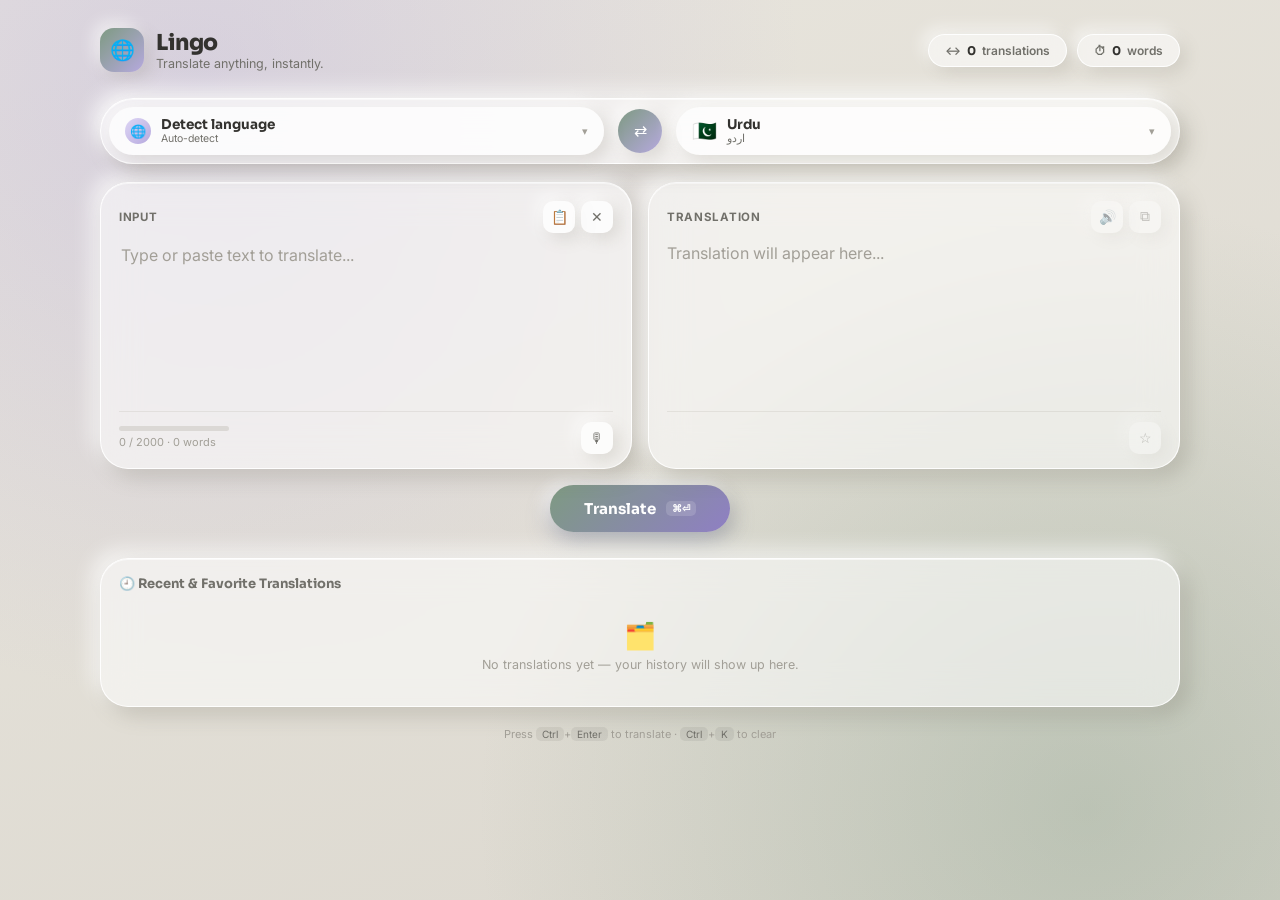
==== frontend/index.html @ 159e41d0 "Initial commit" ====
<!DOCTYPE html>
<html lang="en">
<head>
<meta charset="UTF-8">
<meta name="viewport" content="width=device-width, initial-scale=1.0">
<title>Lingo — Translation Tool</title>
<link rel="preconnect" href="https://fonts.googleapis.com">
<link href="https://fonts.googleapis.com/css2?family=Sora:wght@400;600;700;800&family=Inter:wght@400;500;600;700&display=swap" rel="stylesheet">
<link rel="stylesheet" href="css/style.css">
</head>
<body>
<div class="app" id="app">

  <header>
    <div class="brand">
      <div class="brand-mark">🌐</div>
      <div>
        <h1>Lingo</h1>
        <p>Translate anything, instantly.</p>
      </div>
    </div>
    <div class="stat-pills">
      <div class="pill">↔ <b id="statCount">0</b> translations</div>
      <div class="pill">⏱ <b id="statWords">0</b> words</div>
    </div>
  </header>

  <div class="lang-bar" id="langBar">
    <div class="lang-select auto" id="sourceSelect">
      <span class="flag" id="sourceFlag">🌐</span>
      <div class="txt">
        <span class="name" id="sourceName">Detect language</span>
        <span class="sub" id="sourceSub">Auto-detect</span>
      </div>
      <span class="chev">▾</span>
      <div class="lang-dropdown" id="sourceDropdown">
        <div class="dd-search"><input type="text" placeholder="Search language..." id="sourceSearch"></div>
        <div class="dd-list" id="sourceList"></div>
      </div>
    </div>

    <button class="swap-btn" id="swapBtn" title="Swap languages">⇄</button>

    <div class="lang-select" id="targetSelect">
      <span class="flag" id="targetFlag">🇵🇰</span>
      <div class="txt">
        <span class="name" id="targetName">Urdu</span>
        <span class="sub" id="targetSub">اردو</span>
      </div>
      <span class="chev">▾</span>
      <div class="lang-dropdown right" id="targetDropdown">
        <div class="dd-search"><input type="text" placeholder="Search language..." id="targetSearch"></div>
        <div class="dd-list" id="targetList"></div>
      </div>
    </div>
  </div>

  <div class="panels">
    <div class="panel">
      <div class="panel-head">
        <span class="label">Input</span>
        <div class="icon-row">
          <button class="icon-btn" id="pasteBtn" title="Paste">📋</button>
          <button class="icon-btn" id="clearBtn" title="Clear (Ctrl+K)">✕</button>
        </div>
      </div>
      <textarea id="inputText" placeholder="Type or paste text to translate..." maxlength="2000" spellcheck="true"></textarea>
      <div class="panel-foot">
        <div>
          <div class="char-track"><div class="char-fill" id="charFill"></div></div>
          <div class="char-count"><span id="charNum">0</span> / 2000 · <span id="wordNum">0</span> words</div>
        </div>
        <div class="icon-row">
          <button class="icon-btn" id="micBtn" title="Speak input">🎙</button>
        </div>
      </div>
    </div>

    <div class="panel">
      <div class="panel-head">
        <span class="label">Translation</span>
        <div class="icon-row">
          <button class="icon-btn" id="speakBtn" title="Listen" disabled>🔊</button>
          <button class="icon-btn" id="copyBtn" title="Copy" disabled>⧉</button>
        </div>
      </div>
      <div id="outputWrap" style="flex:1; display:flex; flex-direction:column;">
        <div class="output-text" id="outputText" contenteditable="false" data-empty="true" data-placeholder="Translation will appear here..."></div>
      </div>
      <div class="alt-chips" id="altChips"></div>
      <div class="panel-foot">
        <span class="char-count" id="detectedInfo">&nbsp;</span>
        <div class="icon-row">
          <button class="icon-btn" id="favBtn" title="Save to favorites" disabled>☆</button>
        </div>
      </div>
    </div>
  </div>

  <div class="actions-bar">
    <button class="translate-btn" id="translateBtn">
      <span id="translateBtnLabel">Translate</span>
      <span class="kbd">⌘⏎</span>
    </button>
  </div>

  <div class="history">
    <h3>🕘 Recent &amp; Favorite Translations</h3>
    <div id="historyBody">
      <div class="history-empty">
        <span class="glyph">🗂️</span>
        No translations yet — your history will show up here.
      </div>
    </div>
  </div>

  <footer>Press <span class="kbd" style="background:rgba(0,0,0,0.06); color:var(--ink-soft);">Ctrl</span>+<span class="kbd" style="background:rgba(0,0,0,0.06); color:var(--ink-soft);">Enter</span> to translate · <span class="kbd" style="background:rgba(0,0,0,0.06); color:var(--ink-soft);">Ctrl</span>+<span class="kbd" style="background:rgba(0,0,0,0.06); color:var(--ink-soft);">K</span> to clear</footer>
</div>

<div class="toast-container" id="toastContainer"></div>

<script src="js/script.js"></script>
</body>
</html>
---- frontend/css/style.css ----
:root{
    --bg-1:#dbd7ce;
    --bg-2:#e9e6de;
    --sage:#7e9a82;
    --sage-dark:#5c7a61;
    --sage-light:#b9cdb9;
    --lav:#b6a9de;
    --lav-dark:#8f7fc4;
    --lav-light:#ded6f5;
    --glass:rgba(255,255,255,0.55);
    --glass-strong:rgba(255,255,255,0.78);
    --glass-border:rgba(255,255,255,0.9);
    --ink:#33322f;
    --ink-soft:#71706a;
    --ink-faint:#a29f97;
    --white:#fdfcfa;
    --radius-lg:28px;
    --radius-md:18px;
    --radius-sm:12px;
    --shadow-raised: 8px 8px 20px rgba(120,115,100,0.28), -8px -8px 20px rgba(255,255,255,0.7), inset 0 1px 0 rgba(255,255,255,0.6);
    --shadow-soft: 6px 6px 16px rgba(120,115,100,0.18), -6px -6px 16px rgba(255,255,255,0.6);
    --shadow-pressed: inset 4px 4px 10px rgba(120,115,100,0.25), inset -4px -4px 10px rgba(255,255,255,0.7);
  }
  *{box-sizing:border-box; -webkit-tap-highlight-color: transparent;}
  html,body{height:100%;}
  body{
    margin:0;
    font-family:'Inter',sans-serif;
    color:var(--ink);
    background:
      radial-gradient(circle at 15% 10%, rgba(182,169,222,0.35), transparent 45%),
      radial-gradient(circle at 85% 90%, rgba(126,154,130,0.35), transparent 45%),
      linear-gradient(160deg, var(--bg-2), var(--bg-1));
    min-height:100vh;
    padding: 28px 16px 60px;
  }
  .app{max-width:1080px; margin:0 auto;}

  /* HEADER */
  header{display:flex; align-items:center; justify-content:space-between; margin-bottom:26px; flex-wrap:wrap; gap:12px;}
  .brand{display:flex; align-items:center; gap:12px;}
  .brand-mark{
    width:44px; height:44px; border-radius:14px;
    background:linear-gradient(135deg, var(--sage), var(--lav));
    box-shadow: var(--shadow-soft);
    display:flex; align-items:center; justify-content:center;
    font-size:20px;
  }
  .brand h1{font-family:'Sora',sans-serif; font-size:22px; font-weight:800; margin:0; letter-spacing:-0.02em;}
  .brand p{margin:0; font-size:12.5px; color:var(--ink-soft);}
  .stat-pills{display:flex; gap:10px;}
  .pill{
    background:var(--glass); backdrop-filter:blur(14px);
    border:1px solid var(--glass-border);
    border-radius:100px; padding:8px 16px;
    font-size:12px; font-weight:600; color:var(--ink-soft);
    box-shadow:var(--shadow-soft);
    display:flex; align-items:center; gap:6px;
  }
  .pill b{color:var(--ink); font-family:'Sora',sans-serif;}

  /* LANG BAR */
  .lang-bar{
    display:flex; align-items:center; gap:14px;
    background:var(--glass); backdrop-filter:blur(18px);
    border:1px solid var(--glass-border);
    border-radius:100px; padding:8px;
    box-shadow:var(--shadow-raised);
    margin-bottom:18px;
    position:relative;
    z-index:100;
  }
  .lang-select{
    flex:1; display:flex; align-items:center; gap:10px;
    background:var(--glass-strong);
    border-radius:100px; padding:10px 16px;
    cursor:pointer; user-select:none;
    box-shadow: var(--shadow-soft);
    transition: transform .15s ease, box-shadow .15s ease;
    position:relative;
  }
  .lang-select:hover{transform:translateY(-1px);}
  .lang-select:active{transform:translateY(0); box-shadow:var(--shadow-pressed);}
  .lang-select .flag{font-size:20px;}
  .lang-select .txt{display:flex; flex-direction:column; line-height:1.15;}
  .lang-select .txt .name{font-weight:700; font-size:13.5px; font-family:'Sora',sans-serif;}
  .lang-select .txt .sub{font-size:10.5px; color:var(--ink-soft);}
  .lang-select .chev{margin-left:auto; color:var(--ink-faint); font-size:11px;}
  .lang-select.auto .flag{
    display:flex;align-items:center;justify-content:center;
    width:26px;height:26px;border-radius:50%;
    background:linear-gradient(135deg,var(--lav-light),var(--lav));
    font-size:13px;color:#fff;
  }

  .swap-btn{
    width:44px; height:44px; border-radius:50%; flex-shrink:0;
    background:linear-gradient(135deg, var(--sage), var(--lav));
    box-shadow:var(--shadow-soft);
    border:none; color:#fff; font-size:16px; cursor:pointer;
    display:flex; align-items:center; justify-content:center;
    transition: transform .35s cubic-bezier(.34,1.56,.64,1);
  }
  .swap-btn:hover{transform:scale(1.08);}
  .swap-btn.spin{transform:rotate(180deg) scale(1.08);}

  @media (max-width:640px){
    .lang-bar{flex-wrap:wrap; border-radius:var(--radius-lg); padding:12px;}
    .lang-select{flex:1 1 100%; order:1;}
    .lang-select#targetSelect{order:3;}
    .swap-btn{order:2; margin:6px auto; transform:rotate(90deg);}
    .swap-btn.spin{transform:rotate(270deg) scale(1.08);}
    .lang-dropdown{width:100%; left:0 !important; right:0 !important;}
  }

  /* DROPDOWN */
  .lang-dropdown{
    position:absolute; top:calc(100% + 10px); left:0; width:290px; max-width:calc(100vw - 40px); max-height:340px;
    background:var(--white); border-radius:var(--radius-md);
    box-shadow:0 20px 45px rgba(60,55,45,0.25);
    border:1px solid rgba(255,255,255,0.9);
    z-index:500; overflow:hidden; display:none; flex-direction:column;
  }
  .lang-dropdown.open{display:flex;}
  .lang-dropdown.right{left:auto; right:0;}
  .dd-search{
    padding:10px; border-bottom:1px solid #eee7f5;
  }
  .dd-search input{
    width:100%; border:none; outline:none; background:var(--bg-2);
    border-radius:100px; padding:9px 14px; font-size:13px; font-family:'Inter',sans-serif;
  }
  .dd-list{overflow-y:auto; padding:6px;}
  .dd-item{
    display:flex; align-items:center; gap:10px; padding:9px 12px; border-radius:12px;
    cursor:pointer; font-size:13.5px;
  }
  .dd-item:hover{background:var(--lav-light);}
  .dd-item .flag{font-size:17px; width:22px;}
  .dd-item .meta{display:flex; flex-direction:column; line-height:1.2;}
  .dd-item .meta .native{font-size:10.5px; color:var(--ink-soft);}
  .dd-section-label{font-size:10px; text-transform:uppercase; letter-spacing:.08em; color:var(--ink-faint); padding:8px 12px 2px;}

  /* PANELS */
  .panels{display:grid; grid-template-columns:1fr 1fr; gap:16px; margin-bottom:16px; position:relative; z-index:1;}
  @media (max-width:760px){ .panels{grid-template-columns:1fr;} }
  .panel{
    background:var(--glass); backdrop-filter:blur(18px);
    border:1px solid var(--glass-border);
    border-radius:var(--radius-lg);
    box-shadow:var(--shadow-raised);
    padding:18px 18px 14px;
    display:flex; flex-direction:column;
    min-height:260px;
  }
  .panel-head{display:flex; align-items:center; justify-content:space-between; margin-bottom:8px;}
  .panel-head .label{font-size:11.5px; font-weight:700; text-transform:uppercase; letter-spacing:.06em; color:var(--ink-soft);}
  .panel textarea{
    flex:1; resize:none; border:none; background:transparent; outline:none;
    font-family:'Inter',sans-serif; font-size:16px; line-height:1.55; color:var(--ink);
    min-height:150px;
  }
  .panel textarea::placeholder{color:var(--ink-faint);}
  .output-text{
    flex:1; font-size:16px; line-height:1.55; min-height:150px; outline:none;
    color:var(--ink);
  }
  .output-text[data-empty="true"]::before{
    content:attr(data-placeholder); color:var(--ink-faint);
  }
  .output-text .phonetic{
    display:block; margin-top:8px; font-size:12.5px; font-style:italic; color:var(--sage-dark);
  }
  .panel-foot{display:flex; align-items:center; justify-content:space-between; margin-top:10px; padding-top:10px; border-top:1px solid rgba(120,115,100,0.12);}
  .char-track{width:110px; height:5px; border-radius:100px; background:rgba(120,115,100,0.18); overflow:hidden;}
  .char-fill{height:100%; background:linear-gradient(90deg,var(--sage),var(--lav)); width:0%; transition:width .2s ease, background .2s ease;}
  .char-count{font-size:11px; color:var(--ink-faint); margin-top:4px;}
  .icon-row{display:flex; gap:6px;}
  .icon-btn{
    width:32px; height:32px; border-radius:10px; border:none; cursor:pointer;
    background:var(--glass-strong); box-shadow:var(--shadow-soft);
    display:flex; align-items:center; justify-content:center; font-size:14px; color:var(--ink-soft);
    transition: transform .15s ease;
  }
  .icon-btn:hover{transform:translateY(-1px); color:var(--sage-dark);}
  .icon-btn:active{transform:translateY(0); box-shadow:var(--shadow-pressed);}
  .icon-btn[disabled]{opacity:.4; cursor:not-allowed;}

  /* Skeleton loader */
  .skeleton{display:flex; flex-direction:column; gap:8px; padding-top:4px;}
  .sk-line{height:14px; border-radius:6px; background:linear-gradient(90deg, rgba(120,115,100,.10) 25%, rgba(120,115,100,.22) 37%, rgba(120,115,100,.10) 63%); background-size:400% 100%; animation:shimmer 1.3s infinite linear;}
  .sk-line.w1{width:92%;} .sk-line.w2{width:78%;} .sk-line.w3{width:60%;}
  @keyframes shimmer{0%{background-position:100% 0;}100%{background-position:0 0;}}

  /* alternatives */
  .alt-chips{display:flex; flex-wrap:wrap; gap:6px; margin-top:10px;}
  .alt-chip{
    font-size:11.5px; padding:6px 12px; border-radius:100px; cursor:pointer;
    background:var(--lav-light); color:var(--lav-dark); font-weight:600;
    box-shadow:var(--shadow-soft); border:none;
  }
  .alt-chip:hover{background:var(--lav);color:#fff;}

  /* ACTIONS */
  .actions-bar{display:flex; align-items:center; justify-content:center; gap:14px; margin-bottom:26px;}
  .translate-btn{
    font-family:'Sora',sans-serif; font-weight:700; font-size:15px; color:#fff;
    border:none; padding:14px 34px; border-radius:100px; cursor:pointer;
    background:linear-gradient(135deg, var(--sage), var(--lav-dark));
    box-shadow:0 10px 24px rgba(110,120,160,0.35), var(--shadow-soft);
    display:flex; align-items:center; gap:10px;
    animation:pulseGlow 2.6s ease-in-out infinite;
    transition:transform .15s ease;
  }
  .translate-btn:hover{transform:translateY(-2px);}
  .translate-btn:active{transform:translateY(0);}
  .translate-btn[disabled]{opacity:.6; cursor:progress; animation:none;}
  @keyframes pulseGlow{
    0%,100%{box-shadow:0 10px 24px rgba(110,120,160,0.3), var(--shadow-soft);}
    50%{box-shadow:0 10px 30px rgba(110,120,160,0.5), var(--shadow-soft);}
  }

  /* HISTORY */
  .history{
    background:var(--glass); backdrop-filter:blur(18px);
    border:1px solid var(--glass-border); border-radius:var(--radius-lg);
    padding:16px 18px; box-shadow:var(--shadow-raised);
  }
  .history h3{margin:0 0 10px; font-family:'Sora',sans-serif; font-size:13px; display:flex; align-items:center; gap:8px; color:var(--ink-soft);}
  .history-empty{
    display:flex; flex-direction:column; align-items:center; gap:6px; padding:18px 0; color:var(--ink-faint); font-size:12.5px; text-align:center;
  }
  .history-empty .glyph{font-size:26px;}
  .history-list{display:flex; flex-direction:column; gap:8px; max-height:230px; overflow-y:auto;}
  .hist-item{
    display:flex; align-items:center; gap:10px; padding:10px 12px; border-radius:var(--radius-sm);
    background:var(--glass-strong); box-shadow:var(--shadow-soft); cursor:pointer;
  }
  .hist-item:hover{outline:2px solid var(--lav-light);}
  .hist-item .pair{font-size:10.5px; color:var(--ink-faint); font-weight:700; display:flex; align-items:center; gap:4px; white-space:nowrap;}
  .hist-item .texts{flex:1; min-width:0;}
  .hist-item .texts .src{font-size:12.5px; font-weight:600; overflow:hidden; text-overflow:ellipsis; white-space:nowrap;}
  .hist-item .texts .tgt{font-size:11.5px; color:var(--sage-dark); overflow:hidden; text-overflow:ellipsis; white-space:nowrap;}
  .hist-item .star{background:none; border:none; cursor:pointer; font-size:14px; color:var(--ink-faint);}
  .hist-item .star.favorited{color:#e0a530;}

  /* TOAST */
  .toast-container{position:fixed; bottom:22px; left:50%; transform:translateX(-50%); display:flex; flex-direction:column; gap:8px; z-index:100;}
  .toast{
    background:var(--ink); color:var(--white); padding:10px 20px; border-radius:100px;
    font-size:12.5px; font-weight:600; box-shadow:0 10px 24px rgba(0,0,0,0.25);
    animation:toastIn .25s ease, toastOut .3s ease 1.7s forwards;
    display:flex; align-items:center; gap:8px;
  }
  @keyframes toastIn{from{opacity:0; transform:translateY(10px);} to{opacity:1; transform:translateY(0);}}
  @keyframes toastOut{to{opacity:0; transform:translateY(-8px);}}

  .kbd{font-size:10px; background:rgba(255,255,255,0.15); padding:1px 6px; border-radius:5px;}
  footer{text-align:center; margin-top:20px; font-size:11px; color:var(--ink-faint);}
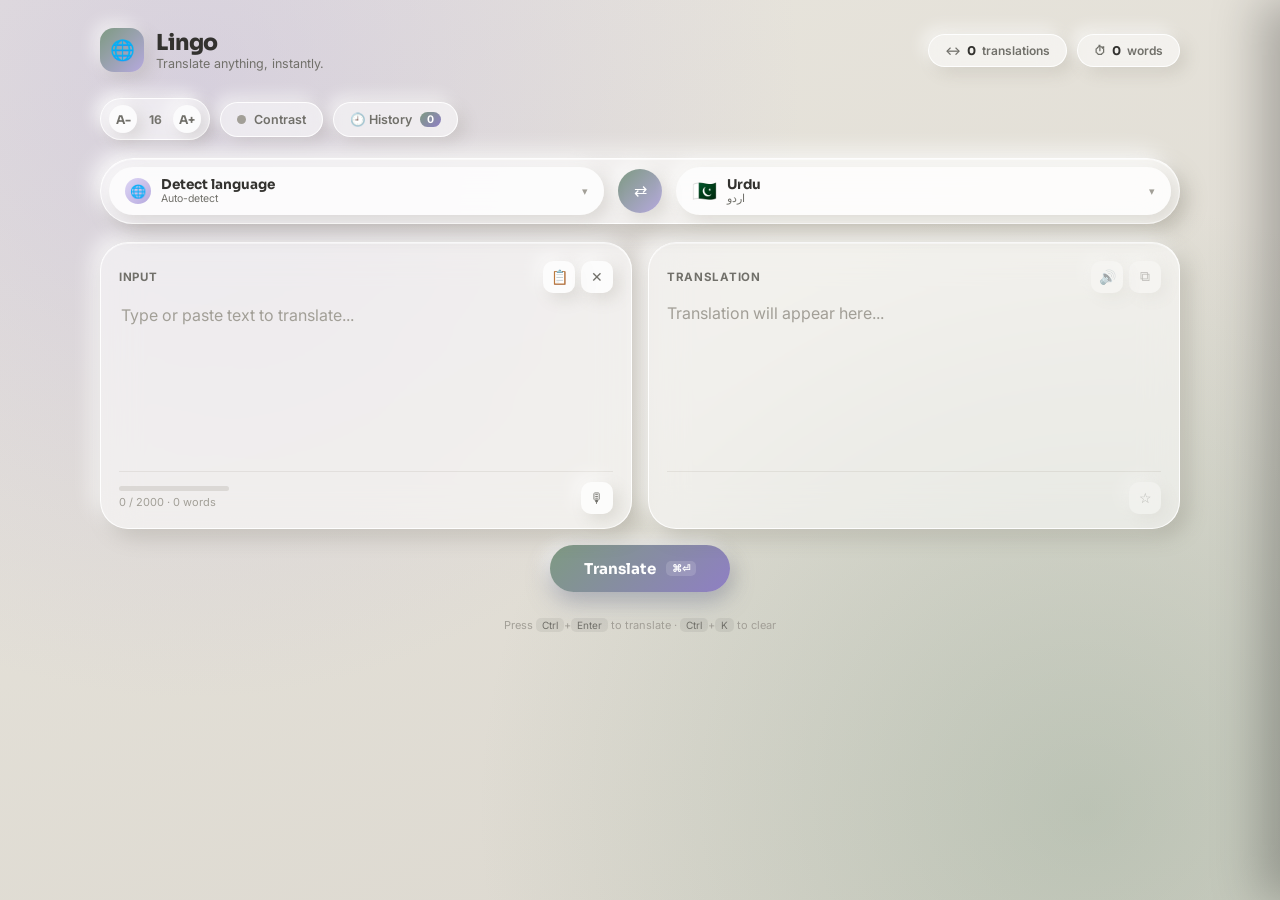
==== commit fa3eea1b: "Initial commit" ====
--- a/frontend/index.html
+++ b/frontend/index.html
@@ -24,6 +24,20 @@
       <div class="pill">⏱ <b id="statWords">0</b> words</div>
     </div>
   </header>
+
+  <div class="toolbar">
+    <div class="toolbar-group" title="Text size">
+      <button class="tool-btn" id="fontDecBtn" aria-label="Decrease text size">A-</button>
+      <span class="tool-value" id="fontSizeValue">16</span>
+      <button class="tool-btn" id="fontIncBtn" aria-label="Increase text size">A+</button>
+    </div>
+    <button class="tool-pill" id="contrastBtn" title="Toggle high-contrast / dark mode">
+      <span class="tool-dot" id="contrastDot"></span> Contrast
+    </button>
+    <button class="tool-pill" id="historyOpenBtn" title="Translation history">
+      🕘 History <span class="tool-badge" id="historyBadge">0</span>
+    </button>
+  </div>
 
   <div class="lang-bar" id="langBar">
     <div class="lang-select auto" id="sourceSelect">
@@ -104,21 +118,35 @@
     </button>
   </div>
 
-  <div class="history">
-    <h3>🕘 Recent &amp; Favorite Translations</h3>
-    <div id="historyBody">
-      <div class="history-empty">
-        <span class="glyph">🗂️</span>
-        No translations yet — your history will show up here.
-      </div>
+  <footer>Press <span class="kbd" style="background:rgba(0,0,0,0.06); color:var(--ink-soft);">Ctrl</span>+<span class="kbd" style="background:rgba(0,0,0,0.06); color:var(--ink-soft);">Enter</span> to translate · <span class="kbd" style="background:rgba(0,0,0,0.06); color:var(--ink-soft);">Ctrl</span>+<span class="kbd" style="background:rgba(0,0,0,0.06); color:var(--ink-soft);">K</span> to clear</footer>
+</div>
+
+<div class="drawer-overlay" id="drawerOverlay"></div>
+<div class="history-drawer" id="historyDrawer">
+  <div class="drawer-head">
+    <div>
+      <h3>Translation History</h3>
+      <p id="drawerSubtitle">0 saved · 0 words total</p>
+    </div>
+    <button class="icon-btn" id="historyCloseBtn" aria-label="Close">✕</button>
+  </div>
+  <div class="drawer-filter">
+    <button class="filter-tab active" id="filterAllBtn" data-filter="all">All</button>
+    <button class="filter-tab" id="filterStarredBtn" data-filter="starred">★ Starred</button>
+  </div>
+  <div class="drawer-search">
+    <input type="text" id="historySearch" placeholder="Search translations...">
+  </div>
+  <div id="historyBody">
+    <div class="history-empty">
+      <span class="glyph">🗂️</span>
+      No translations yet — your history will show up here.
     </div>
   </div>
-
-  <footer>Press <span class="kbd" style="background:rgba(0,0,0,0.06); color:var(--ink-soft);">Ctrl</span>+<span class="kbd" style="background:rgba(0,0,0,0.06); color:var(--ink-soft);">Enter</span> to translate · <span class="kbd" style="background:rgba(0,0,0,0.06); color:var(--ink-soft);">Ctrl</span>+<span class="kbd" style="background:rgba(0,0,0,0.06); color:var(--ink-soft);">K</span> to clear</footer>
 </div>
 
 <div class="toast-container" id="toastContainer"></div>
 
 <script src="js/script.js"></script>
 </body>
-</html>
+</html>
--- a/frontend/css/style.css
+++ b/frontend/css/style.css
@@ -20,6 +20,29 @@
     --shadow-raised: 8px 8px 20px rgba(120,115,100,0.28), -8px -8px 20px rgba(255,255,255,0.7), inset 0 1px 0 rgba(255,255,255,0.6);
     --shadow-soft: 6px 6px 16px rgba(120,115,100,0.18), -6px -6px 16px rgba(255,255,255,0.6);
     --shadow-pressed: inset 4px 4px 10px rgba(120,115,100,0.25), inset -4px -4px 10px rgba(255,255,255,0.7);
+    --content-font-size: 16px;
+  }
+
+  /* CONTRAST / DARK MODE — toggled via body.dark-mode, overrides the same variables */
+  body.dark-mode{
+    --bg-1:#1c1b19;
+    --bg-2:#242220;
+    --sage:#8fbf95;
+    --sage-dark:#6fa377;
+    --sage-light:#3a4a3d;
+    --lav:#b6a9de;
+    --lav-dark:#9c8be0;
+    --lav-light:#3a3450;
+    --glass:rgba(40,38,35,0.65);
+    --glass-strong:rgba(50,48,45,0.85);
+    --glass-border:rgba(255,255,255,0.12);
+    --ink:#f0eee8;
+    --ink-soft:#c2beb5;
+    --ink-faint:#8a867d;
+    --white:#2a2825;
+    --shadow-raised: 8px 8px 20px rgba(0,0,0,0.45), -8px -8px 20px rgba(255,255,255,0.03), inset 0 1px 0 rgba(255,255,255,0.06);
+    --shadow-soft: 6px 6px 16px rgba(0,0,0,0.35), -6px -6px 16px rgba(255,255,255,0.03);
+    --shadow-pressed: inset 4px 4px 10px rgba(0,0,0,0.4), inset -4px -4px 10px rgba(255,255,255,0.04);
   }
   *{box-sizing:border-box; -webkit-tap-highlight-color: transparent;}
   html,body{height:100%;}
@@ -33,6 +56,7 @@
       linear-gradient(160deg, var(--bg-2), var(--bg-1));
     min-height:100vh;
     padding: 28px 16px 60px;
+    transition: background .25s ease, color .25s ease;
   }
   .app{max-width:1080px; margin:0 auto;}
 
@@ -157,12 +181,12 @@
   .panel-head .label{font-size:11.5px; font-weight:700; text-transform:uppercase; letter-spacing:.06em; color:var(--ink-soft);}
   .panel textarea{
     flex:1; resize:none; border:none; background:transparent; outline:none;
-    font-family:'Inter',sans-serif; font-size:16px; line-height:1.55; color:var(--ink);
+    font-family:'Inter',sans-serif; font-size:var(--content-font-size); line-height:1.55; color:var(--ink);
     min-height:150px;
   }
   .panel textarea::placeholder{color:var(--ink-faint);}
   .output-text{
-    flex:1; font-size:16px; line-height:1.55; min-height:150px; outline:none;
+    flex:1; font-size:var(--content-font-size); line-height:1.55; min-height:150px; outline:none;
     color:var(--ink);
   }
   .output-text[data-empty="true"]::before{
@@ -257,3 +281,88 @@
 
   .kbd{font-size:10px; background:rgba(255,255,255,0.15); padding:1px 6px; border-radius:5px;}
   footer{text-align:center; margin-top:20px; font-size:11px; color:var(--ink-faint);}
+
+  /* TOOLBAR — font size, contrast, history trigger */
+  .toolbar{
+    display:flex; align-items:center; gap:10px; margin-bottom:18px; flex-wrap:wrap;
+  }
+  .toolbar-group{
+    display:flex; align-items:center; gap:8px;
+    background:var(--glass); backdrop-filter:blur(14px);
+    border:1px solid var(--glass-border); border-radius:100px;
+    padding:6px 8px; box-shadow:var(--shadow-soft);
+  }
+  .tool-btn{
+    width:28px; height:28px; border-radius:50%; border:none; cursor:pointer;
+    background:var(--glass-strong); box-shadow:var(--shadow-soft);
+    font-family:'Sora',sans-serif; font-weight:700; font-size:12px; color:var(--ink-soft);
+    display:flex; align-items:center; justify-content:center;
+    transition: transform .15s ease;
+  }
+  .tool-btn:hover{transform:translateY(-1px); color:var(--sage-dark);}
+  .tool-btn:active{transform:translateY(0);}
+  .tool-value{font-size:12px; font-weight:700; color:var(--ink-soft); min-width:20px; text-align:center;}
+  .tool-pill{
+    display:flex; align-items:center; gap:8px;
+    background:var(--glass); backdrop-filter:blur(14px);
+    border:1px solid var(--glass-border); border-radius:100px;
+    padding:9px 16px; cursor:pointer;
+    font-family:'Inter',sans-serif; font-weight:600; font-size:12.5px; color:var(--ink-soft);
+    box-shadow:var(--shadow-soft); transition: transform .15s ease;
+  }
+  .tool-pill:hover{transform:translateY(-1px);}
+  .tool-dot{
+    width:9px; height:9px; border-radius:50%; display:inline-block;
+    background:var(--ink-faint); transition:background .2s ease;
+  }
+  body.dark-mode .tool-dot{background:var(--sage);}
+  .tool-badge{
+    background:linear-gradient(135deg,var(--sage),var(--lav-dark)); color:#fff;
+    font-size:10.5px; font-weight:700; padding:1px 7px; border-radius:100px;
+  }
+
+  /* HISTORY DRAWER */
+  .drawer-overlay{
+    position:fixed; inset:0; background:rgba(20,18,15,0.35);
+    backdrop-filter:blur(2px);
+    opacity:0; pointer-events:none; transition:opacity .25s ease; z-index:900;
+  }
+  .drawer-overlay.open{opacity:1; pointer-events:auto;}
+  .history-drawer{
+    position:fixed; top:0; right:0; height:100%; width:400px; max-width:92vw;
+    background:var(--white); color:var(--ink);
+    box-shadow:-20px 0 45px rgba(0,0,0,0.25);
+    transform:translateX(100%); transition:transform .3s cubic-bezier(.32,.72,0,1);
+    z-index:950; display:flex; flex-direction:column;
+  }
+  .history-drawer.open{transform:translateX(0);}
+  .drawer-head{
+    display:flex; align-items:flex-start; justify-content:space-between;
+    padding:22px 22px 14px; border-bottom:1px solid rgba(120,115,100,0.15);
+  }
+  .drawer-head h3{margin:0 0 4px; font-family:'Sora',sans-serif; font-size:17px;}
+  .drawer-head p{margin:0; font-size:12px; color:var(--ink-soft);}
+  .drawer-filter{display:flex; gap:8px; padding:16px 22px 0;}
+  .filter-tab{
+    flex:1; border:none; cursor:pointer; padding:9px 12px; border-radius:100px;
+    background:var(--bg-2); font-family:'Inter',sans-serif; font-weight:600; font-size:12.5px;
+    color:var(--ink-soft); transition: background .15s ease, color .15s ease;
+  }
+  .filter-tab.active{background:linear-gradient(135deg,var(--sage),var(--lav-dark)); color:#fff;}
+  .drawer-search{padding:14px 22px 6px;}
+  .drawer-search input{
+    width:100%; border:none; outline:none; background:var(--bg-2); color:var(--ink);
+    border-radius:100px; padding:10px 16px; font-size:13px; font-family:'Inter',sans-serif;
+  }
+  .history-drawer #historyBody{
+    flex:1; overflow-y:auto; padding:14px 22px 22px;
+  }
+  .history-drawer .history-list{display:flex; flex-direction:column; gap:8px; max-height:none;}
+  .history-drawer .hist-item{
+    background:var(--bg-2); box-shadow:none;
+  }
+  .history-drawer .history-empty{padding:60px 10px;}
+
+  @media (max-width:640px){
+    .toolbar{justify-content:center;}
+  }
